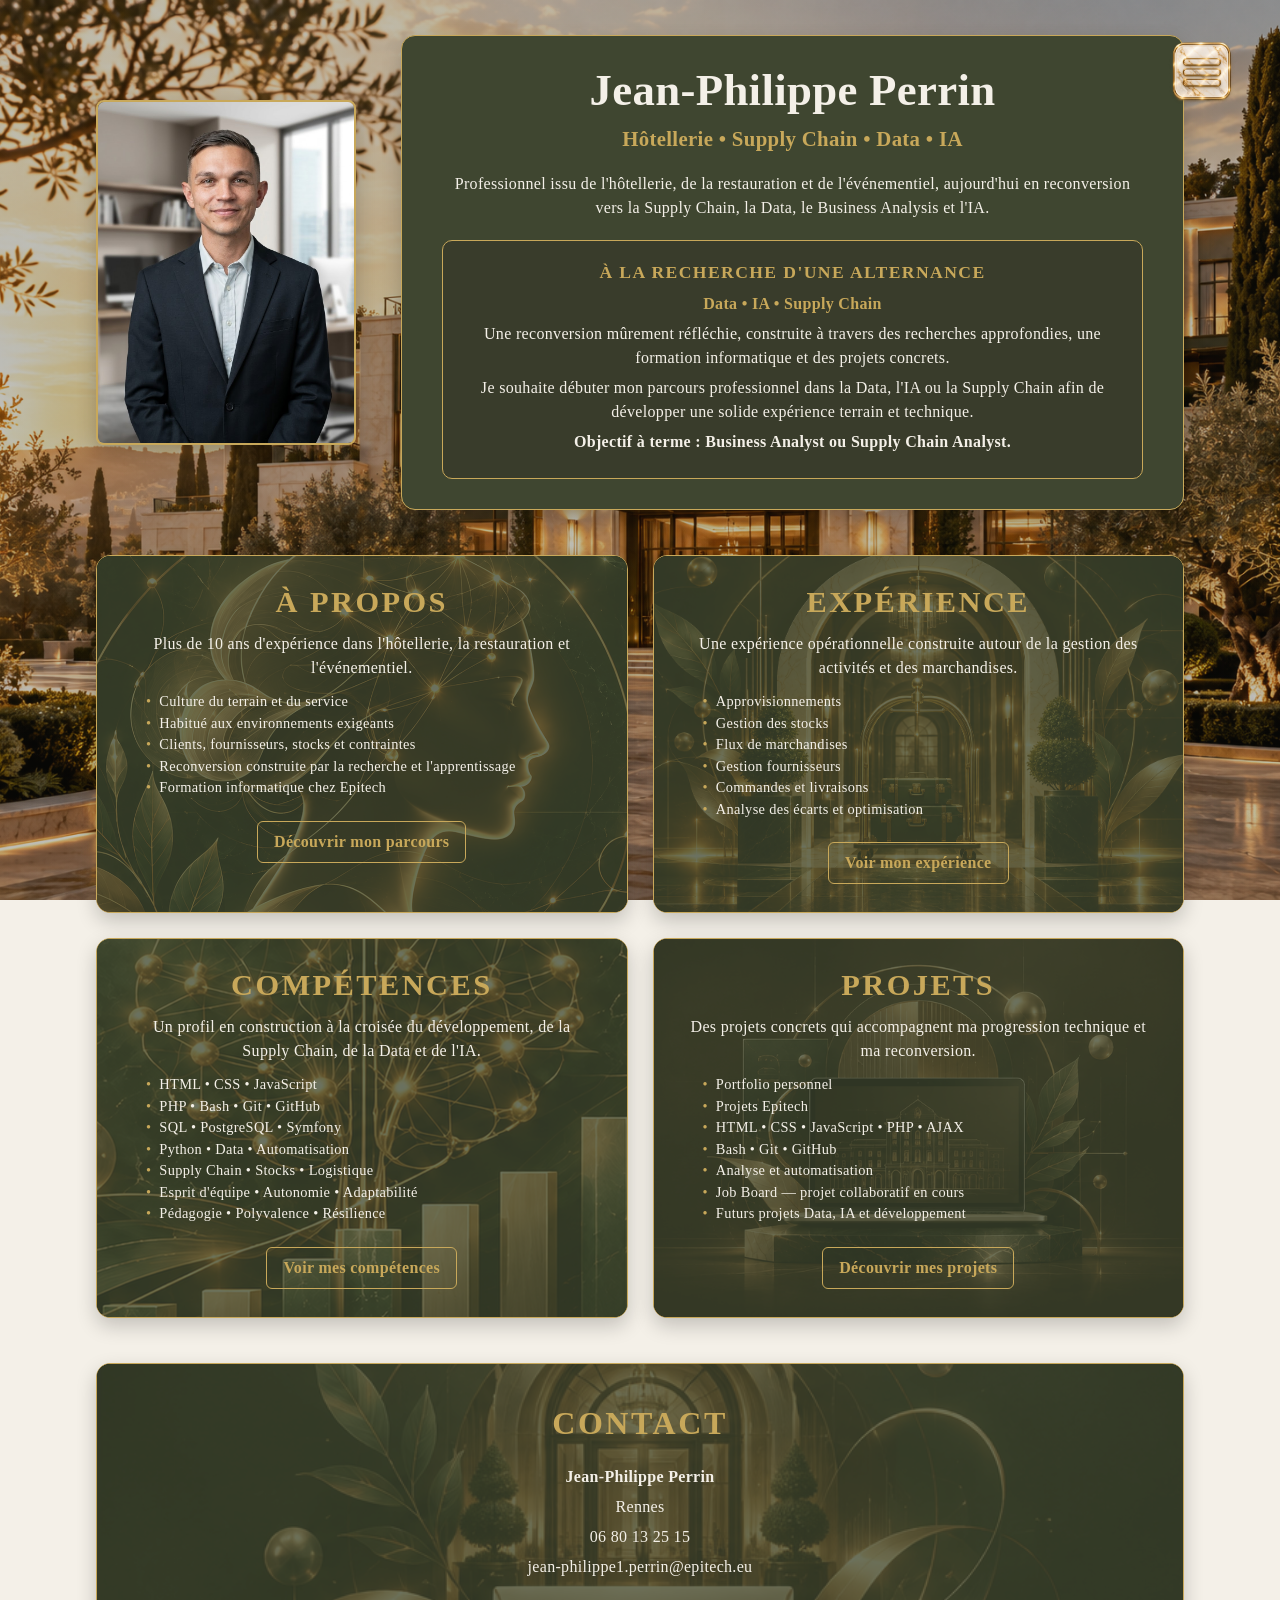
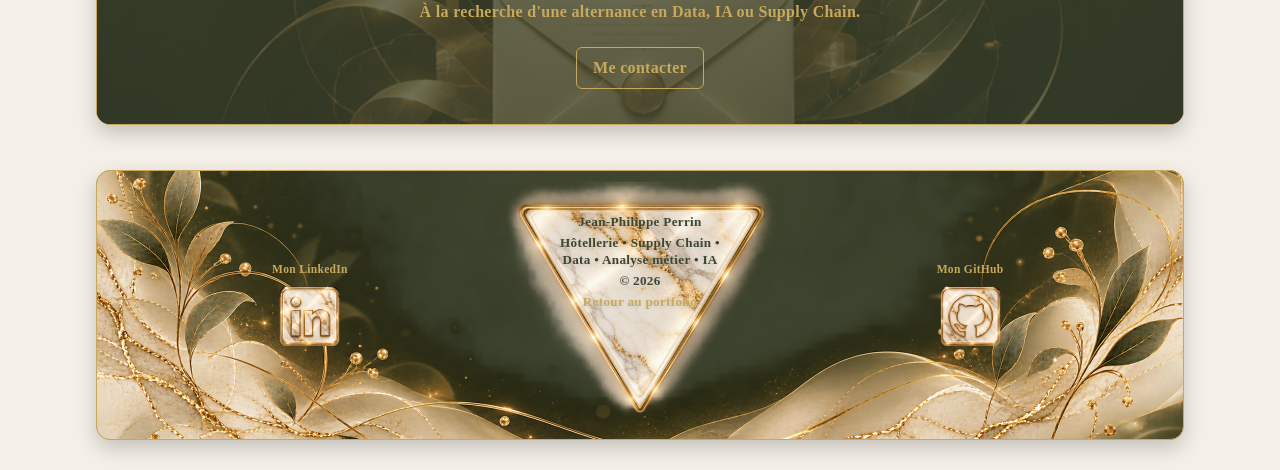
==== html/index.html @ 330d1d90 "Initial commit: Portfolio V2" ====
<!DOCTYPE html>
<html lang="fr">
<head>
    <meta charset="UTF-8">
    <meta name="viewport" content="width=device-width, initial-scale=1.0">
    <title>Jean-Philippe Perrin — Portfolio</title>
    <link rel="stylesheet" href="../css/index.css">
</head>

<body>
    <button
        class="menu-toggle"
        id="menuToggle"
        type="button"
        aria-label="Ouvrir le menu de navigation"
        aria-controls="siteMenu"
        aria-expanded="false"
    >
        <img src="../assets/menu.png" alt="">
    </button>

    <nav class="site-menu" id="siteMenu" aria-label="Navigation principale" aria-hidden="true">
        <a href="index.html">Accueil</a>
        <a href="a-propos.html">À propos</a>
        <a href="experience.html">Expérience</a>
        <a href="competences.html">Compétences</a>
        <a href="projets.html">Projets</a>
        <a href="contact.html">Contact</a>
        <a href="reservation.html">Réservation</a>
    </nav>

    <main>
        <section class="hero">
            <div class="profile">
                <img src="../assets/PHOTO PROFIL.JPG" alt="Photo de Jean-Philippe Perrin">
            </div>

            <div class="hero-content">
                <h1>Jean-Philippe Perrin</h1>
                <h2>Hôtellerie • Supply Chain • Data • IA</h2>

                <p class="hero-introduction">
                    Professionnel issu de l'hôtellerie, de la restauration
                    et de l'événementiel, aujourd'hui en reconversion vers
                    la Supply Chain, la Data, le Business Analysis et l'IA.
                </p>

                <div class="alternance">
                    <h3>À LA RECHERCHE D'UNE ALTERNANCE</h3>
                    <p class="alternance-domain">Data • IA • Supply Chain</p>

                    <p>
                        Une reconversion mûrement réfléchie, construite à travers
                        des recherches approfondies, une formation informatique
                        et des projets concrets.
                    </p>

                    <p>
                        Je souhaite débuter mon parcours professionnel dans
                        la Data, l'IA ou la Supply Chain afin de développer
                        une solide expérience terrain et technique.
                    </p>

                    <p>
                        <strong>
                            Objectif à terme :
                            Business Analyst ou Supply Chain Analyst.
                        </strong>
                    </p>
                </div>
            </div>
        </section>

        <section class="portfolio-grid">
            <article class="portfolio-card">
                <div class="card-image">
                    <img src="../assets/01-a-propos.png" alt="">
                </div>
                <div class="card-overlay"></div>
                <div class="card-content">
                    <h2>À PROPOS</h2>
                    <p>
                        Plus de 10 ans d'expérience dans l'hôtellerie,
                        la restauration et l'événementiel.
                    </p>
                    <ul>
                        <li>Culture du terrain et du service</li>
                        <li>Habitué aux environnements exigeants</li>
                        <li>Clients, fournisseurs, stocks et contraintes</li>
                        <li>Reconversion construite par la recherche et l'apprentissage</li>
                        <li>Formation informatique chez Epitech</li>
                    </ul>
                    <a href="a-propos.html" class="card-button">Découvrir mon parcours</a>
                </div>
            </article>

            <article class="portfolio-card">
                <div class="card-image">
                    <img src="../assets/02-experience.png" alt="">
                </div>
                <div class="card-overlay"></div>
                <div class="card-content">
                    <h2>EXPÉRIENCE</h2>
                    <p>
                        Une expérience opérationnelle construite autour
                        de la gestion des activités et des marchandises.
                    </p>
                    <ul>
                        <li>Approvisionnements</li>
                        <li>Gestion des stocks</li>
                        <li>Flux de marchandises</li>
                        <li>Gestion fournisseurs</li>
                        <li>Commandes et livraisons</li>
                        <li>Analyse des écarts et optimisation</li>
                    </ul>
                    <a href="experience.html" class="card-button">Voir mon expérience</a>
                </div>
            </article>

            <article class="portfolio-card">
                <div class="card-image">
                    <img src="../assets/03-competences.png" alt="">
                </div>
                <div class="card-overlay"></div>
                <div class="card-content">
                    <h2>COMPÉTENCES</h2>
                    <p>
                        Un profil en construction à la croisée du développement,
                        de la Supply Chain, de la Data et de l'IA.
                    </p>
                    <ul>
                        <li>HTML • CSS • JavaScript</li>
                        <li>PHP • Bash • Git • GitHub</li>
                        <li>SQL • PostgreSQL • Symfony</li>
                        <li>Python • Data • Automatisation</li>
                        <li>Supply Chain • Stocks • Logistique</li>
                        <li>Esprit d'équipe • Autonomie • Adaptabilité</li>
                        <li>Pédagogie • Polyvalence • Résilience</li>
                    </ul>
                    <a href="competences.html" class="card-button">Voir mes compétences</a>
                </div>
            </article>

            <article class="portfolio-card">
                <div class="card-image">
                    <img src="../assets/04-projets.png" alt="">
                </div>
                <div class="card-overlay"></div>
                <div class="card-content">
                    <h2>PROJETS</h2>
                    <p>
                        Des projets concrets qui accompagnent ma progression
                        technique et ma reconversion.
                    </p>
                    <ul>
                        <li>Portfolio personnel</li>
                        <li>Projets Epitech</li>
                        <li>HTML • CSS • JavaScript • PHP • AJAX</li>
                        <li>Bash • Git • GitHub</li>
                        <li>Analyse et automatisation</li>
                        <li>Job Board — projet collaboratif en cours</li>
                        <li>Futurs projets Data, IA et développement</li>
                    </ul>
                    <a href="projets.html" class="card-button">Découvrir mes projets</a>
                </div>
            </article>
        </section>

        <section class="contact-card">
            <div class="contact-image">
                <img src="../assets/05-contact.png" alt="">
            </div>
            <div class="contact-overlay"></div>
            <div class="contact-content">
                <h2>CONTACT</h2>
                <p><strong>Jean-Philippe Perrin</strong></p>
                <p>Rennes</p>
                <p>06 80 13 25 15</p>
                <p>jean-philippe1.perrin@epitech.eu</p>
                <p class="contact-message">
                    À la recherche d'une alternance en Data, IA ou Supply Chain.
                </p>
                <a href="contact.html" class="card-button">Me contacter</a>
            </div>
        </section>
    </main>

    <footer>
        <img src="../assets/triangle-marbre.PNG" alt="" class="footer-triangle">

        <a
            href="https://www.linkedin.com/in/jean-philippe-perrin-28353a93/"
            class="footer-social footer-linkedin"
            target="_blank"
            rel="noopener noreferrer"
        >
            <span>Mon LinkedIn</span>
            <img src="../assets/linkedin.png" alt="LinkedIn">
        </a>

        <ul>
            <li>Jean-Philippe Perrin</li>
            <li>Hôtellerie • Supply Chain •<br>Data • Analyse métier • IA</li>
            <li>© 2026</li>
            <li><a href="index.html">Retour au portfolio</a></li>
        </ul>

        <a
            href="https://github.com/jpperrin25"
            class="footer-social footer-github"
            target="_blank"
            rel="noopener noreferrer"
        >
            <span>Mon GitHub</span>
            <img src="../assets/github.png" alt="GitHub">
        </a>
    </footer>

    
    <script src="../script.js" defer></script>
</body>
</html>
---- css/index.css ----
/* =========================================================
   BASE
   ========================================================= */

* {
    box-sizing: border-box;
}

html {
    scroll-behavior: smooth;
}

body {
    margin: 0;
    padding: 0;
    background-color: #f4f0e8;
    background-image:
        linear-gradient(rgba(25, 25, 18, 0.28), rgba(25, 25, 18, 0.28)),
        url("../assets/index_background.png");
    background-size: cover;
    background-position: center center;
    background-repeat: no-repeat;
    background-attachment: fixed;
    color: #2f2a24;
    font-family: Georgia, "Times New Roman", serif;
    font-size: 16px;
    line-height: 1.5;
    letter-spacing: 0.02em;
}

img {
    max-width: 100%;
}

a {
    color: #c8a85a;
    text-decoration: none;
}

/* =========================================================
   HERO — PHOTO DE PROFIL ET PRÉSENTATION
   ========================================================= */

.hero {
    width: 85%;
    max-width: 1200px;
    min-height: 360px;
    margin: 35px auto 45px;
    display: flex;
    align-items: center;
    justify-content: center;
    gap: 45px;
}

.profile {
    flex: 0 0 260px;
    width: 260px;
    border: 2px solid #c8a85a;
    border-radius: 8px;
    overflow: hidden;
    box-shadow: 0 8px 20px rgba(0, 0, 0, 0.20);
}

.profile img {
    width: 100%;
    height: auto;
    display: block;
}

.hero-content {
    flex: 1;
    max-width: 850px;
    padding: 30px 40px;
    background-color: #3f4630;
    border: 1px solid #c8a85a;
    border-radius: 14px;
    box-shadow: 0 8px 20px rgba(0, 0, 0, 0.20);
    text-align: center;
    color: #f4f0e8;
}

.hero-content h1 {
    margin: 0 0 8px;
    color: #f4f0e8;
    font-size: 2.8rem;
    line-height: 1.1;
}

.hero-content h2 {
    margin: 0 0 18px;
    color: #c8a85a;
    font-size: 1.3rem;
    font-weight: 600;
}

.hero-introduction {
    max-width: 760px;
    margin: 0 auto 20px;
}

.alternance {
    padding: 18px 25px;
    border: 1px solid #c8a85a;
    border-radius: 10px;
    background-color: rgba(47, 42, 36, 0.35);
}

.alternance h3 {
    margin: 0 0 6px;
    color: #c8a85a;
    font-size: 1.1rem;
    letter-spacing: 0.08em;
}

.alternance p {
    margin: 6px 0;
}

.alternance-domain {
    color: #c8a85a;
    font-weight: 700;
}

/* =========================================================
   GRILLE DES QUATRE CARTES
   ========================================================= */

.portfolio-grid {
    width: 85%;
    max-width: 1200px;
    margin: 0 auto 45px;
    display: grid;
    grid-template-columns: repeat(2, minmax(0, 1fr));
    gap: 25px;
}

/* =========================================================
   CARTES
   ========================================================= */

.portfolio-card {
    position: relative;
    min-height: 320px;
    overflow: hidden;
    border: 1px solid #c8a85a;
    border-radius: 14px;
    background-color: #3f4630;
    box-shadow: 0 8px 20px rgba(0, 0, 0, 0.20);
}

.card-image {
    position: absolute;
    inset: 0;
    overflow: hidden;
}

.card-image img {
    width: 100%;
    height: 100%;
    display: block;
    object-fit: cover;
    object-position: center;
}

.card-overlay {
    position: absolute;
    inset: 0;
    background-color: rgba(63, 70, 48, 0.76);
    z-index: 1;
}

.card-content {
    position: relative;
    z-index: 2;
    min-height: 320px;
    padding: 28px 35px;
    display: flex;
    flex-direction: column;
    align-items: center;
    justify-content: center;
    text-align: center;
    color: #f4f0e8;
}

.card-content h2 {
    margin: 0 0 12px;
    color: #c8a85a;
    font-size: 1.9rem;
    line-height: 1.2;
    letter-spacing: 0.08em;
}

.card-content p {
    max-width: 560px;
    margin: 0 0 10px;
}

.card-content ul {
    width: 100%;
    max-width: 560px;
    margin: 0 0 16px;
    padding: 0;
    list-style: none;
    text-align: left;
}

.card-content li {
    margin: 2px 0;
    padding-left: 14px;
    font-size: 0.9rem;
    line-height: 1.35;
}

.card-content li::before {
    content: "•";
    margin-right: 8px;
    color: #c8a85a;
}

/* =========================================================
   BOUTONS
   ========================================================= */

.card-button {
    display: inline-block;
    margin-top: 5px;
    padding: 8px 16px;
    border: 1px solid #c8a85a;
    border-radius: 6px;
    color: #c8a85a;
    font-weight: 700;
    transition:
        background-color 0.3s ease,
        color 0.3s ease,
        transform 0.3s ease;
}

.card-button:hover {
    background-color: #c8a85a;
    color: #2f2a24;
    transform: translateY(-2px);
}

/* =========================================================
   CONTACT
   ========================================================= */

.contact-card {
    position: relative;
    width: 85%;
    max-width: 1200px;
    min-height: 330px;
    margin: 0 auto 45px;
    overflow: hidden;
    border: 1px solid #c8a85a;
    border-radius: 14px;
    background-color: #3f4630;
    box-shadow: 0 8px 20px rgba(0, 0, 0, 0.20);
}

.contact-image {
    position: absolute;
    inset: 0;
    overflow: hidden;
}

.contact-image img {
    width: 100%;
    height: 100%;
    display: block;
    object-fit: cover;
    object-position: center;
}

.contact-overlay {
    position: absolute;
    inset: 0;
    background-color: rgba(63, 70, 48, 0.76);
    z-index: 1;
}

.contact-content {
    position: relative;
    z-index: 2;
    min-height: 330px;
    padding: 35px;
    display: flex;
    flex-direction: column;
    align-items: center;
    justify-content: center;
    text-align: center;
    color: #f4f0e8;
}

.contact-content h2 {
    margin: 0 0 15px;
    color: #c8a85a;
    font-size: 2rem;
    letter-spacing: 0.08em;
}

.contact-content p {
    margin: 3px 0;
}

.contact-message {
    margin: 18px 0 !important;
    color: #c8a85a;
    font-weight: 700;
}

/* =========================================================
   FOOTER DÉCORATIF
   ========================================================= */

footer {
    position: relative;
    width: 85%;
    max-width: 1100px;
    height: 270px;
    margin: 0 auto 30px;
    padding: 0;
    overflow: hidden;
    text-align: center;
    background-color: #3f4630;
    background-image: url("../assets/footer-olive.png");
    background-size: cover;
    background-position: center;
    background-repeat: no-repeat;
    border: 1px solid #c8a85a;
    border-radius: 14px;
    box-shadow: 0 8px 20px rgba(0, 0, 0, 0.20);
    z-index: 1;
}

.footer-triangle {
    position: absolute;
    width: 370px;
    height: auto;
    left: 50%;
    top: 50%;
    transform: translate(-50%, -50%);
    z-index: 1;
    pointer-events: none;
}

footer ul {
    position: absolute;
    width: 220px;
    left: 50%;
    top: 38px;
    transform: translateX(-50%);
    margin: 0;
    padding: 0;
    list-style: none;
    z-index: 2;
}

footer li {
    margin: 4px 0;
    padding: 0;
    color: #3f4630;
    font-size: 0.82rem;
    font-weight: 700;
    line-height: 1.3;
    text-align: center;
    text-shadow:
        0 1px 2px rgba(255, 255, 255, 0.55),
        0 1px 3px rgba(0, 0, 0, 0.20);
}

footer ul a {
    color: #c8a85a;
    font-weight: 700;
    transition: color 0.3s ease;
}

footer ul a:hover {
    color: #f4f0e8;
}

/* Texte AU-DESSUS de chaque icône */

.footer-social {
    position: absolute;
    top: 50%;
    transform: translateY(-50%);
    width: 100px;
    display: flex;
    flex-direction: column;
    align-items: center;
    justify-content: center;
    gap: 6px;
    color: #c8a85a;
    font-size: 0.72rem;
    font-weight: 700;
    text-decoration: none;
    z-index: 3;
}

.footer-linkedin {
    left: 15%;
}

.footer-github {
    right: 15%;
}

.footer-social span {
    order: 0;
}

.footer-social img {
    order: 1;
    width: 65px;
    height: 65px;
    object-fit: contain;
    display: block;
    transition:
        transform 0.3s ease,
        filter 0.3s ease;
}

.footer-social:hover {
    color: #f4f0e8;
}

.footer-social:hover img {
    transform: translateY(-8px);
    filter: drop-shadow(0 7px 6px rgba(0, 0, 0, 0.25));
}

/* =========================================================
   RESPONSIVE — TABLETTE
   ========================================================= */

@media (max-width: 900px) {
    .hero {
        width: 90%;
        flex-direction: column;
        gap: 25px;
    }

    .hero-content {
        width: 100%;
    }

    .portfolio-grid {
        width: 90%;
        grid-template-columns: repeat(2, minmax(0, 1fr));
        gap: 18px;
    }

    .portfolio-card {
        min-height: 340px;
    }

    .card-content {
        min-height: 340px;
        padding: 25px 20px;
    }

    .card-content li {
        font-size: 0.82rem;
    }

    .contact-card {
        width: 90%;
    }
}

/* =========================================================
   RESPONSIVE — MOBILE
   ========================================================= */

@media (max-width: 650px) {
    .hero {
        width: 90%;
        margin: 25px auto 35px;
    }

    .profile {
        width: 210px;
        flex-basis: auto;
    }

    .hero-content {
        padding: 25px 20px;
    }

    .hero-content h1 {
        font-size: 2.1rem;
    }

    .hero-content h2 {
        font-size: 1.05rem;
    }

    .alternance {
        padding: 16px;
    }

    .portfolio-grid {
        width: 90%;
        grid-template-columns: 1fr;
        gap: 20px;
    }

    .portfolio-card {
        min-height: 360px;
    }

    .card-content {
        min-height: 360px;
        padding: 25px 20px;
    }

    .card-content h2 {
        font-size: 1.65rem;
    }

    .card-content li {
        font-size: 0.9rem;
    }

    .contact-card {
        width: 90%;
        min-height: 360px;
    }

    .contact-content {
        min-height: 360px;
        padding: 25px 20px;
    }

    footer {
        width: 90%;
        height: 250px;
        margin-bottom: 20px;
    }

    .footer-triangle {
        width: 290px;
    }

    footer ul {
        width: 185px;
        top: 35px;
    }

    footer li {
        font-size: 0.68rem;
        line-height: 1.2;
        margin: 3px 0;
    }

    .footer-social {
        width: 65px;
        font-size: 0.55rem;
    }

    .footer-social img {
        width: 45px;
        height: 45px;
    }

    .footer-linkedin {
        left: 7%;
    }

    .footer-github {
        right: 7%;
    }
}

/* =========================================================
   MENU HAMBURGER — IMAGE SANS CADRE
   ========================================================= */

.menu-toggle {
    position: fixed;
    top: 24px;
    right: 28px;
    z-index: 1001;
    width: 96px;
    height: 96px;
    padding: 0;
    display: flex;
    align-items: center;
    justify-content: center;
    border: none;
    border-radius: 0;
    background: transparent;
    box-shadow: none;
    cursor: pointer;
    appearance: none;
    -webkit-appearance: none;
    transition: transform 0.25s ease;
}

.menu-toggle:hover {
    transform: translateY(-2px) scale(1.04);
    background: transparent;
}

.menu-toggle:focus-visible {
    outline: 2px solid #c8a85a;
    outline-offset: 4px;
}

.menu-toggle img {
    display: block;
    width: 100%;
    height: 100%;
    object-fit: contain;
}

/* =========================================================
   MENU DÉROULANT
   ========================================================= */

.site-menu {
    position: fixed;
    top: 112px;
    right: 28px;
    z-index: 1000;
    width: min(280px, calc(100vw - 36px));
    padding: 18px;
    display: flex;
    flex-direction: column;
    gap: 5px;
    border: 1px solid #c8a85a;
    border-radius: 12px;
    background: rgba(47, 53, 36, 0.97);
    box-shadow: 0 12px 28px rgba(0, 0, 0, 0.32);
    opacity: 0;
    visibility: hidden;
    transform: translateY(-8px);
    pointer-events: none;
    transition:
        opacity 0.22s ease,
        transform 0.22s ease,
        visibility 0.22s ease;
}

.site-menu.is-open {
    opacity: 1;
    visibility: visible;
    transform: translateY(0);
    pointer-events: auto;
}

.site-menu a {
    display: block;
    padding: 10px 12px;
    border-radius: 6px;
    color: #f4f0e8;
    font-weight: 700;
    transition: color 0.2s ease, background-color 0.2s ease;
}

.site-menu a:hover,
.site-menu a:focus-visible {
    color: #c8a85a;
    background-color: rgba(200, 168, 90, 0.12);
}

@media (max-width: 650px) {
    body {
        background-attachment: scroll;
        background-position: center top;
    }

    .menu-toggle {
        top: 12px;
        right: 12px;
        width: 60px;
        height: 60px;
    }

    .site-menu {
        top: 82px;
        right: 12px;
    }
}

/* =========================================================
   ACCESSIBILITÉ — ANIMATIONS RÉDUITES
   ========================================================= */

@media (prefers-reduced-motion: reduce) {
    html {
        scroll-behavior: auto;
    }

    *,
    *::before,
    *::after {
        transition-duration: 0.01ms !important;
        animation-duration: 0.01ms !important;
        animation-iteration-count: 1 !important;
    }
}
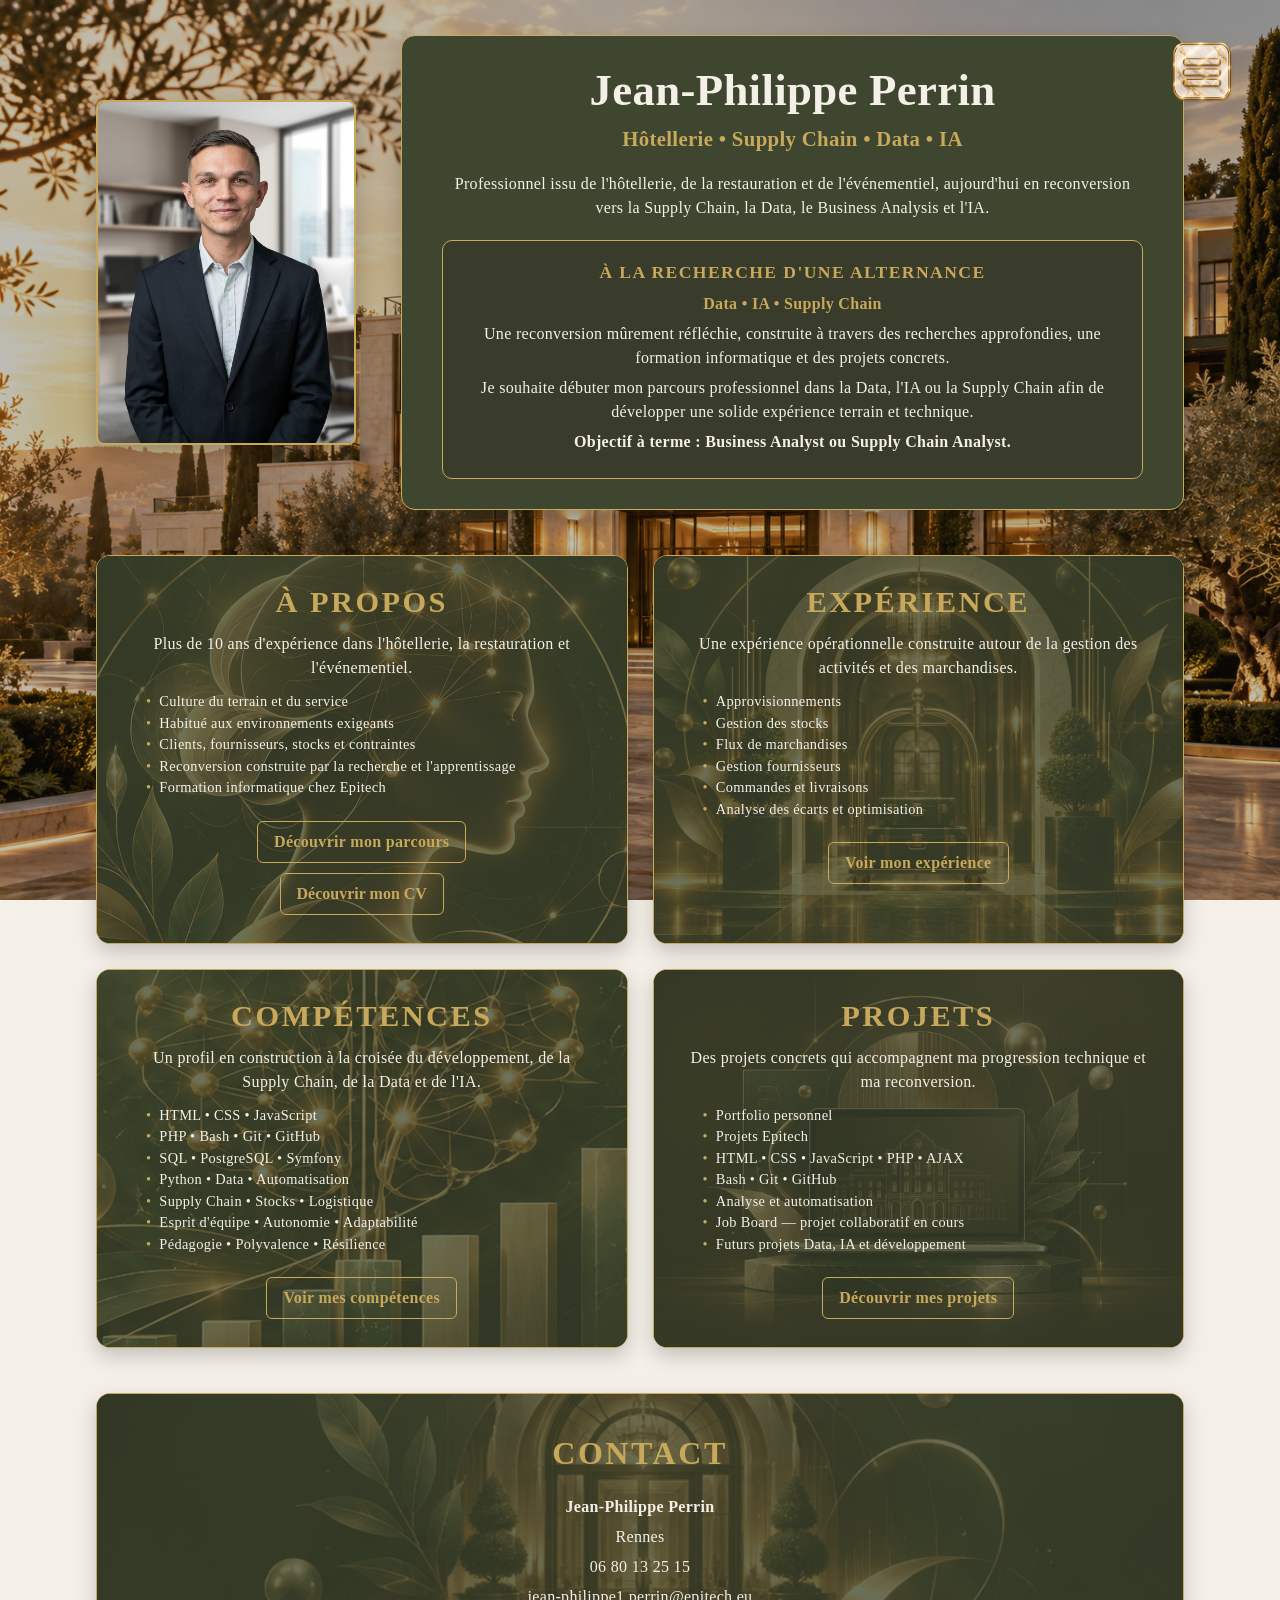
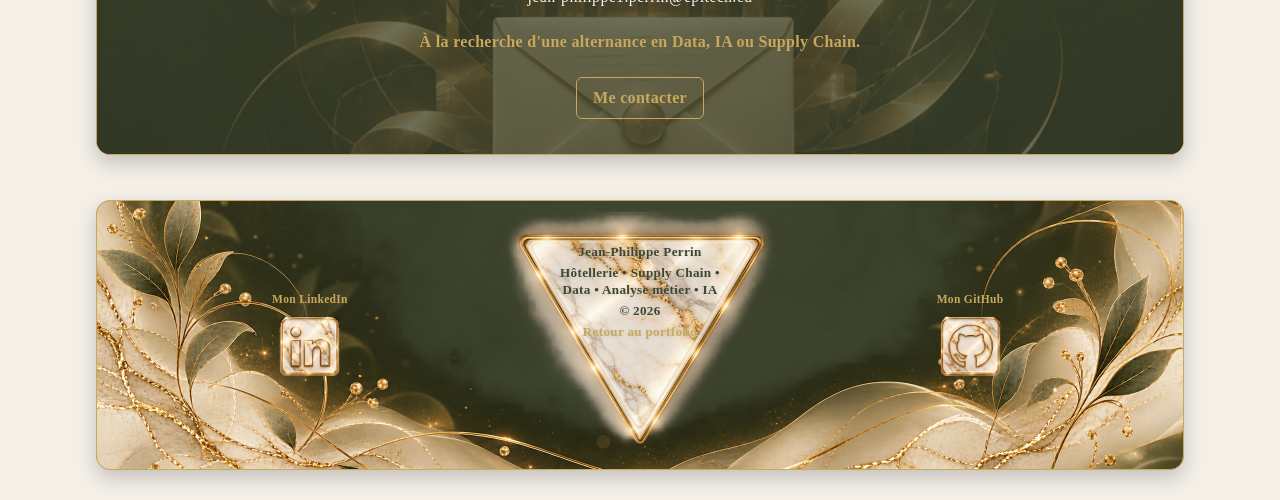
==== commit 4c4743ab: "Publish completed Portfolio V2" ====
--- a/html/index.html
+++ b/html/index.html
@@ -4,6 +4,7 @@
 <head>
     <meta charset="UTF-8">
     <meta name="viewport" content="width=device-width, initial-scale=1.0">
+    <meta name="description" content="Portfolio de Jean-Philippe Perrin — Hôtellerie, Supply Chain, Data et IA.">
     <title>Jean-Philippe Perrin — Portfolio</title>
     <link rel="stylesheet" href="../css/index.css">
 </head>
@@ -91,7 +92,20 @@
                         <li>Reconversion construite par la recherche et l'apprentissage</li>
                         <li>Formation informatique chez Epitech</li>
                     </ul>
-                    <a href="a-propos.html" class="card-button">Découvrir mon parcours</a>
+
+                    <a href="a-propos.html" class="card-button">
+                        Découvrir mon parcours
+                    </a>
+
+                    <button
+                        type="button"
+                        class="card-button cv-open-button"
+                        id="openCvModal"
+                        aria-haspopup="dialog"
+                        aria-controls="cvModal"
+                    >
+                        Découvrir mon CV
+                    </button>
                 </div>
             </article>
 
@@ -186,6 +200,52 @@
         </section>
     </main>
 
+    <!-- MODALE DU CV -->
+    <div
+        class="cv-modal"
+        id="cvModal"
+        role="dialog"
+        aria-modal="true"
+        aria-labelledby="cvModalTitle"
+        aria-hidden="true"
+    >
+        <div class="cv-modal-panel">
+            <div class="cv-modal-header">
+                <div>
+                    <p class="cv-modal-eyebrow">PORTFOLIO • DOCUMENT PROFESSIONNEL</p>
+                    <h2 id="cvModalTitle">Mon curriculum vitæ</h2>
+                </div>
+
+                <button
+                    type="button"
+                    class="cv-modal-close"
+                    id="closeCvModal"
+                    aria-label="Fermer la fenêtre du CV"
+                >
+                    ×
+                </button>
+            </div>
+
+            <div class="cv-modal-actions">
+                <a
+                    class="card-button"
+                    href="../assets/CV_Jean_Philippe_Perrin_Canva.png"
+                    target="_blank"
+                    rel="noopener noreferrer"
+                >
+                    Ouvrir dans un nouvel onglet
+                </a>
+            </div>
+
+            <div class="cv-modal-viewer">
+                <img
+                    src="../assets/CV_Jean_Philippe_Perrin_Canva.png"
+                    alt="Curriculum vitæ de Jean-Philippe Perrin"
+                >
+            </div>
+        </div>
+    </div>
+
     <footer>
         <img src="../assets/triangle-marbre.PNG" alt="" class="footer-triangle">
 
@@ -217,7 +277,6 @@
         </a>
     </footer>
 
-    
     <script src="../script.js" defer></script>
 </body>
 </html>
--- a/css/index.css
+++ b/css/index.css
@@ -241,6 +241,269 @@
     color: #2f2a24;
     transform: translateY(-2px);
 }
+
+
+/* =========================================================
+   BOUTON CV — ALIGNEMENT AVEC LE BOUTON EXISTANT
+   ========================================================= */
+
+.cv-open-button {
+    margin-top: 10px;
+    font-family: inherit;
+    font-size: inherit;
+    line-height: inherit;
+    background: transparent;
+    cursor: pointer;
+}
+
+.cv-open-button:hover {
+    background-color: #c8a85a;
+    color: #2f2a24;
+}
+
+/* =========================================================
+   MODALE CV — IDENTITÉ VISUELLE DU PORTFOLIO
+   ========================================================= */
+
+.cv-modal {
+    position: fixed;
+    inset: 0;
+    z-index: 2000;
+
+    display: flex;
+    align-items: center;
+    justify-content: center;
+
+    padding: 24px;
+
+    background: rgba(18, 20, 14, 0.82);
+    backdrop-filter: blur(5px);
+    -webkit-backdrop-filter: blur(5px);
+
+    opacity: 0;
+    visibility: hidden;
+    pointer-events: none;
+
+    transition:
+        opacity 0.25s ease,
+        visibility 0.25s ease;
+}
+
+.cv-modal.is-open {
+    opacity: 1;
+    visibility: visible;
+    pointer-events: auto;
+}
+
+.cv-modal-panel {
+    display: flex;
+    flex-direction: column;
+
+    width: min(1050px, 100%);
+    max-height: 92vh;
+    overflow: hidden;
+
+    background: #3f4630;
+    border: 1px solid #c8a85a;
+    border-radius: 14px;
+
+    box-shadow: 0 20px 60px rgba(0, 0, 0, 0.45);
+
+    transform: translateY(12px) scale(0.99);
+    transition: transform 0.25s ease;
+}
+
+.cv-modal.is-open .cv-modal-panel {
+    transform: translateY(0) scale(1);
+}
+
+/* En-tête de la fenêtre */
+
+.cv-modal-header {
+    display: flex;
+    align-items: center;
+    justify-content: space-between;
+    gap: 20px;
+
+    padding: 18px 24px;
+
+    border-bottom: 1px solid rgba(200, 168, 90, 0.55);
+    background: rgba(47, 42, 36, 0.35);
+}
+
+.cv-modal-eyebrow {
+    margin: 0 0 4px;
+
+    color: #c8a85a;
+    font-size: 0.72rem;
+    font-weight: 700;
+    letter-spacing: 0.12em;
+}
+
+.cv-modal-header h2 {
+    margin: 0;
+
+    color: #f4f0e8;
+    font-family: Georgia, "Times New Roman", serif;
+    font-size: 1.5rem;
+}
+
+/* Bouton de fermeture */
+
+.cv-modal-close {
+    flex: 0 0 auto;
+
+    display: flex;
+    align-items: center;
+    justify-content: center;
+
+    width: 42px;
+    height: 42px;
+    padding: 0;
+
+    border: 1px solid #c8a85a;
+    border-radius: 50%;
+
+    background: transparent;
+    color: #c8a85a;
+
+    font-family: Arial, sans-serif;
+    font-size: 1.8rem;
+    line-height: 1;
+
+    cursor: pointer;
+    transition:
+        color 0.2s ease,
+        background-color 0.2s ease,
+        transform 0.2s ease;
+}
+
+.cv-modal-close:hover {
+    background: #c8a85a;
+    color: #2f2a24;
+    transform: rotate(90deg);
+}
+
+.cv-modal-close:focus-visible,
+.cv-modal-actions a:focus-visible {
+    outline: 2px solid #f4f0e8;
+    outline-offset: 4px;
+}
+
+/* Action secondaire */
+
+.cv-modal-actions {
+    display: flex;
+    justify-content: flex-end;
+
+    padding: 12px 20px;
+
+    border-bottom: 1px solid rgba(200, 168, 90, 0.3);
+}
+
+.cv-modal-actions .card-button {
+    margin-top: 0;
+}
+
+/* Visualisation du CV */
+
+.cv-modal-viewer {
+    min-height: 0;
+    overflow: auto;
+    padding: 18px;
+
+    background:
+        radial-gradient(
+            circle at top,
+            rgba(200, 168, 90, 0.08),
+            transparent 60%
+        ),
+        #292d21;
+
+    text-align: center;
+}
+
+.cv-modal-viewer img {
+    display: block;
+
+    width: auto;
+    max-width: 100%;
+    height: auto;
+    max-height: 65vh;
+
+    margin: 0 auto;
+
+    border: 1px solid rgba(200, 168, 90, 0.5);
+    box-shadow: 0 8px 24px rgba(0, 0, 0, 0.3);
+}
+
+/* Empêcher le défilement de la page derrière la modale */
+
+body.cv-modal-open {
+    overflow: hidden;
+}
+
+/* =========================================================
+   MODALE CV — RESPONSIVE
+   ========================================================= */
+
+@media (max-width: 650px) {
+    .cv-modal {
+        padding: 10px;
+    }
+
+    .cv-modal-panel {
+        max-height: 94vh;
+        border-radius: 10px;
+    }
+
+    .cv-modal-header {
+        padding: 14px;
+        gap: 12px;
+    }
+
+    .cv-modal-header h2 {
+        font-size: 1.15rem;
+    }
+
+    .cv-modal-eyebrow {
+        font-size: 0.6rem;
+    }
+
+    .cv-modal-close {
+        width: 36px;
+        height: 36px;
+        font-size: 1.5rem;
+    }
+
+    .cv-modal-actions {
+        padding: 10px;
+    }
+
+    .cv-modal-actions .card-button {
+        padding: 7px 10px;
+        font-size: 0.78rem;
+    }
+
+    .cv-modal-viewer {
+        padding: 10px;
+    }
+
+    .cv-modal-viewer img {
+        max-height: 68vh;
+    }
+}
+
+/* Respecter les préférences d'accessibilité */
+
+@media (prefers-reduced-motion: reduce) {
+    .cv-modal,
+    .cv-modal-panel,
+    .cv-modal-close {
+        transition: none;
+    }
+}
+
 
 /* =========================================================
    CONTACT
